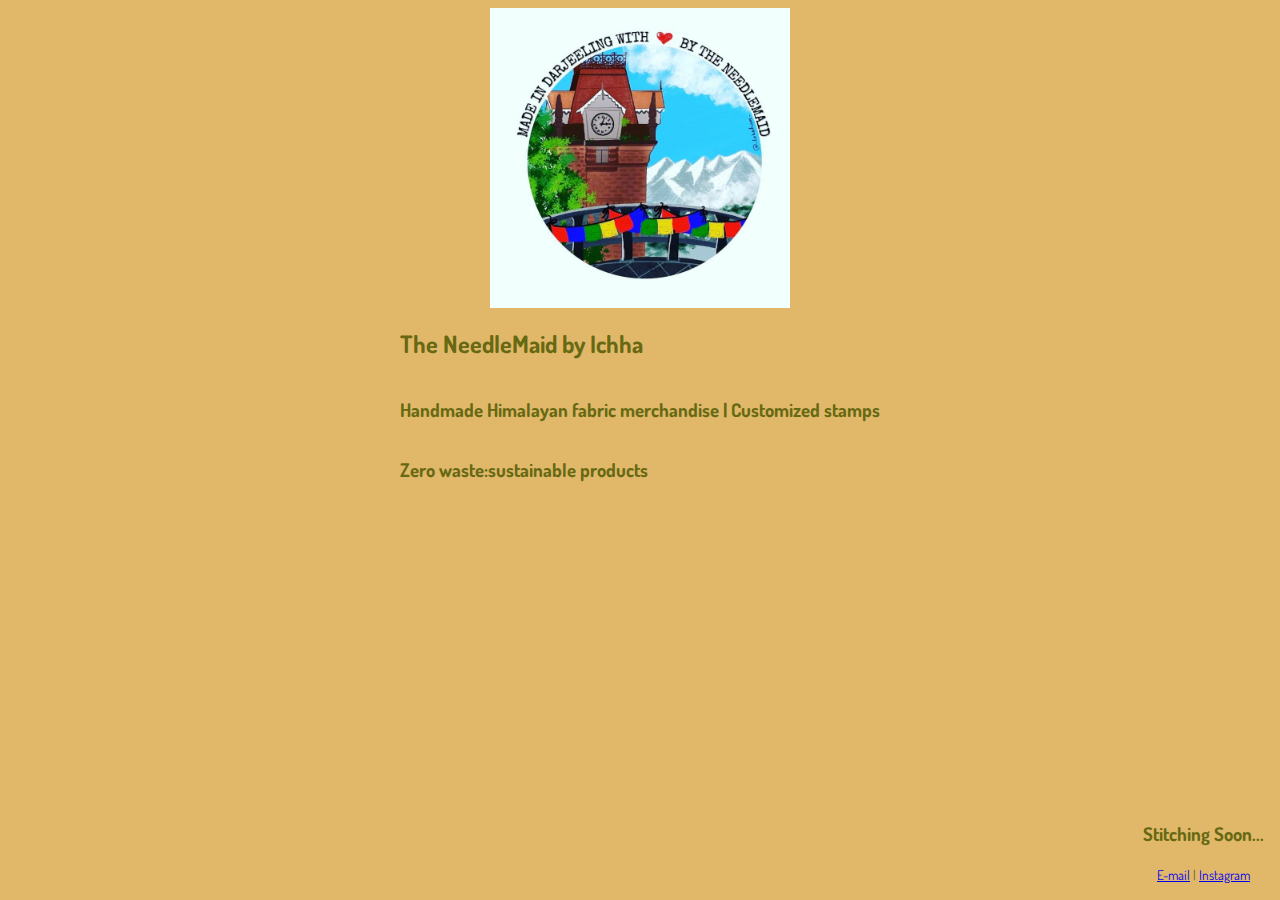
==== index.html @ 62920e18 "[01] Adding initial preview for the website" ====
<!DOCTYPE html>
<html lang="en">
<head>
  <meta property="og:title" content="The Needlemaid" />
  <meta property="og:type" content="website" />
  <meta property="og:description" name="description" content="Website for The Needlemaid">

  <meta http-equiv="content-type" content="text/html; charset=utf-8" />
  <meta name="viewport" content="width=device-width, initial-scale=1.0">

  <meta name="keywords" content="Himalayan, handmade, fabric, sleeves, sustainable, zero-waste, merchandise, stamps, Darjeeling">

  <link rel="shortcut icon" href="favicon.ico" type="image/x-icon">
  <link href="https://fonts.googleapis.com/css2?family=Dosis&display=swap" rel="stylesheet">
  <link rel="stylesheet" href="style.css">

  <title>The NeedleMaid by Ichha</title>
</head>
<body>
  <div class="container">
    <div class="intro-text">
      <img src="logo.jpg" alt="Made in Darjeeling with love" height="300px" width="300px">
      <h2>The NeedleMaid by Ichha</h2>
      <h3>Handmade Himalayan fabric merchandise | Customized stamps</h3>
      <h3>Zero waste:sustainable products</h3>
    </div>
  </div>
  <footer>
    <h3>Stitching Soon...</h3>
    <div>
      <small><a href="mailto:theneedlemaid@outlook.com">E-mail</a></small>
      <small>|</small>
      <small><a href="https://www.instagram.com/theneedlemaid">Instagram</a></small>
    </div>
  </footer>
</body>
</html>
---- style.css ----
:root {
  --main-bg-colour: #E1B86A;
  --main-text-colour: #676912;
}
body {
  box-sizing: border-box;
  background-color: var(--main-bg-colour);
  color: var(--main-text-colour);
  font-family: 'Dosis', sans-serif;
}
.container {
  display: flex;
  justify-content: center;
  align-items: center;
}
.intro-text {
  display: flex;
  flex-direction: column;
}
.intro-text > img {
  align-self: center;
}
footer {
  position: absolute;
  bottom: 1em;
  right: 1em;
  text-align: center;
}
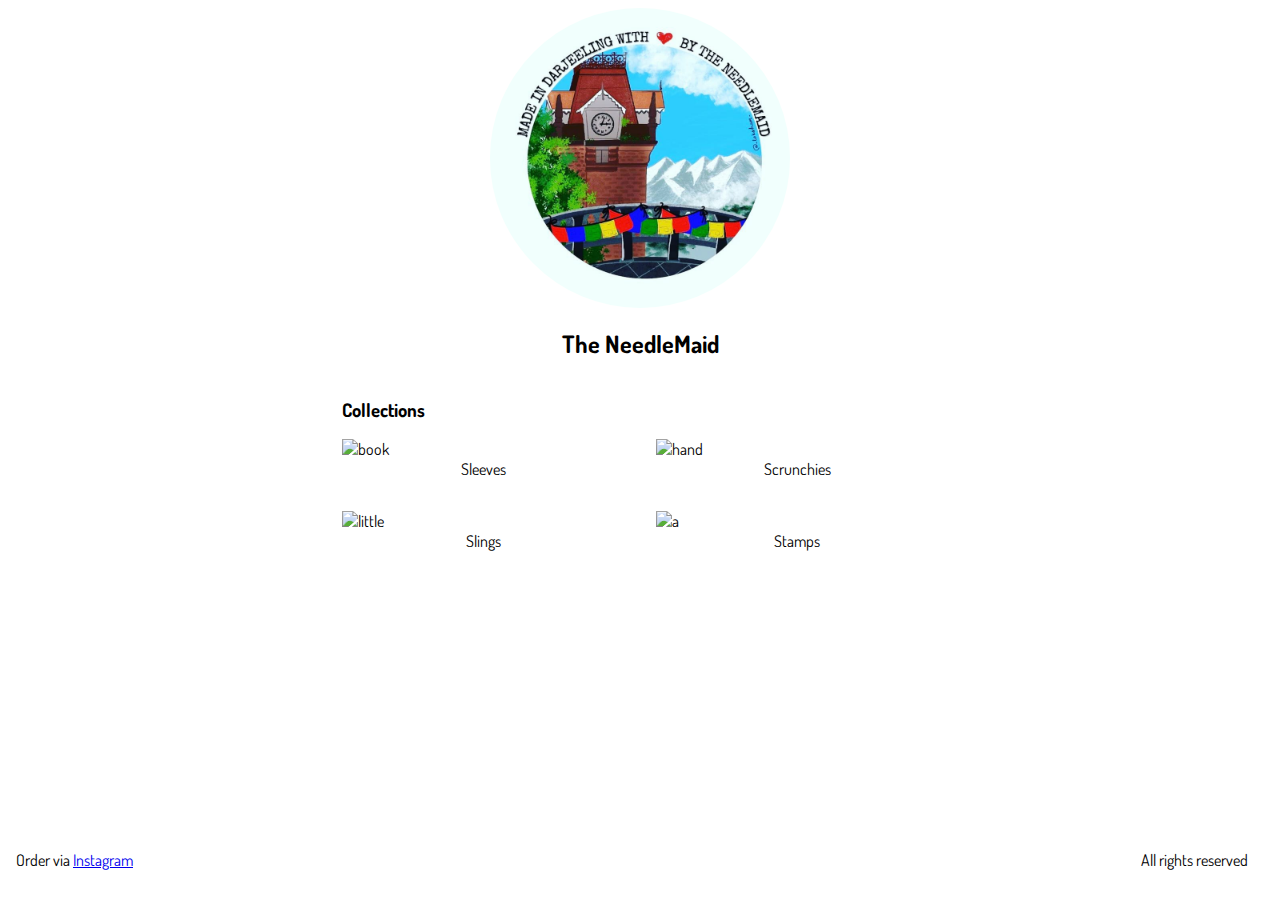
==== commit 2af763c1: "Update generated site from source code" ====
--- a/index.html
+++ b/index.html
@@ -1,37 +1,67 @@
 <!DOCTYPE html>
-<html lang="en">
+<html>
 <head>
-  <meta property="og:title" content="The Needlemaid" />
-  <meta property="og:type" content="website" />
-  <meta property="og:description" name="description" content="Website for The Needlemaid">
+    <meta charset="utf-8">
+    <title></title>
 
-  <meta http-equiv="content-type" content="text/html; charset=utf-8" />
-  <meta name="viewport" content="width=device-width, initial-scale=1.0">
+    <link rel="shortcut icon" href="assets/favicon.ico" type="image/x-icon">
+    <link href="https://fonts.googleapis.com/css2?family=Dosis&display=swap" rel="stylesheet">
 
-  <meta name="keywords" content="Himalayan, handmade, fabric, sleeves, sustainable, zero-waste, merchandise, stamps, Darjeeling">
-
-  <link rel="shortcut icon" href="favicon.ico" type="image/x-icon">
-  <link href="https://fonts.googleapis.com/css2?family=Dosis&display=swap" rel="stylesheet">
-  <link rel="stylesheet" href="style.css">
-
-  <title>The NeedleMaid by Ichha</title>
+    <link rel="stylesheet" href="css/main.css">
 </head>
 <body>
+    <div id="entire-page">
+        <div id="content-wrap">
+
   <div class="container">
-    <div class="intro-text">
-      <img src="logo.jpg" alt="Made in Darjeeling with love" height="300px" width="300px">
-      <h2>The NeedleMaid by Ichha</h2>
-      <h3>Handmade Himalayan fabric merchandise | Customized stamps</h3>
-      <h3>Zero waste:sustainable products</h3>
+    <div class="cover">
+      <img class="cover-img full-round index-logo" src="assets/logo.jpg"/>
+      <h2 class="cover-title">
+        The NeedleMaid
+      </h2>
+    </div>
+    <div class="page-content">
+      <div class="page">
+  <section class="section-title">
+    <h3>Collections</h3>
+  </section>
+  <div class="card-grid">
+    
+      <div class="card">
+        <img src="https://res.cloudinary.com/theneedlemaid/image/upload/v1599933732/products/index_sleeves_bcsoox.jpg" loading="lazy" alt=book sleeves with a kindle/>
+        <span class="caption">sleeves</span>
+      </div>
+    
+      <div class="card">
+        <img src="https://res.cloudinary.com/theneedlemaid/image/upload/v1599933733/products/index_scrunchies_r9b4kd.jpg" loading="lazy" alt=hand with 3 scrunchies on wrist near to a green bush/>
+        <span class="caption">scrunchies</span>
+      </div>
+    
+      <div class="card">
+        <img src="https://res.cloudinary.com/theneedlemaid/image/upload/v1599933732/products/index_slings_a7oceh.jpg" loading="lazy" alt=little bags with slings in four different prints/>
+        <span class="caption">slings</span>
+      </div>
+    
+      <div class="card">
+        <img src="https://res.cloudinary.com/theneedlemaid/image/upload/v1599933732/products/index_stamps_evqvqp.jpg" loading="lazy" alt=a set of stamps with ink-pad under warm fairy lighting/>
+        <span class="caption">stamps</span>
+      </div>
+    
+  </div>
+</div>
+
     </div>
   </div>
-  <footer>
-    <h3>Stitching Soon...</h3>
-    <div>
-      <small><a href="mailto:theneedlemaid@outlook.com">E-mail</a></small>
-      <small>|</small>
-      <small><a href="https://www.instagram.com/theneedlemaid">Instagram</a></small>
-    </div>
-  </footer>
-</body>
+      </div> <!-- ends content-wrap -->
+    <footer class="footer">
+      <span>
+        Order via <a href="https://www.instagram.com/theneedlemaid/">Instagram</a>
+      </span>
+      <span>
+        All rights reserved
+      </span>
+    </footer>
+  </div> <!-- ends entire-page -->
+  </body>
 </html>
+
--- a/css/main.css
+++ b/css/main.css
@@ -0,0 +1,87 @@
+/* custom properties */
+:root {
+  /* colours */
+  --home-bg-colour: #E1B86A;
+  --home-text-colour: #676912;
+
+  /* dimensions */
+  --cover-img-width: 300px;
+  --cover-img-height: 400px;
+  --foter-height: 3rem;
+  --card-img-width: 250px;
+  --card-img-height: 250px;
+}
+
+/* body style */
+* {
+  box-sizing: border-box;
+  font-family: 'Dosis', sans-serif;
+}
+div#entire-page {
+  position: relative;
+  min-height: 98vh;
+}
+div#content-wrap {
+  padding-bottom: var(--foter-height);
+}
+
+/* utility classes */
+.full-round {
+  border-radius: 50%;
+}
+
+/* prime layout */
+.container {
+  display: flex;
+  flex-direction: column;
+  flex-wrap: nowrap;
+  align-items: center;
+}
+.container > .cover {
+  display: flex;
+  flex-direction: column;
+}
+.container > .cover > img.cover-img {
+  width: var(--cover-img-width);
+  height: var(--cover-img-height);
+}
+.container > .cover > h2.cover-title {
+  text-align: center;
+}
+.container > .page-content {
+  flex-grow: 1;
+}
+
+/* home page */
+.container > .cover > img.index-logo {
+  height: 300px;
+}
+.card-grid {
+  display: grid;
+  grid-template-columns: repeat(2, calc(var(--card-img-width) + 2em));
+  column-gap: 2rem;
+  row-gap: 2rem;
+}
+.card-grid > .card {
+  display: flex;
+  flex-direction: column;
+  justify-content: center;
+}
+.card-grid > .card > img {
+  width: var(--card-img-width);
+}
+.card-grid > .card > .caption {
+  text-align: center;
+  text-transform: capitalize;
+}
+
+/* footer */
+.footer {
+  position: absolute;
+  bottom: 0;
+  display: flex;
+  justify-content: space-between;
+  height: var(--foter-height);
+  width: calc(100% - 1em);
+  padding: 0.5em;
+}
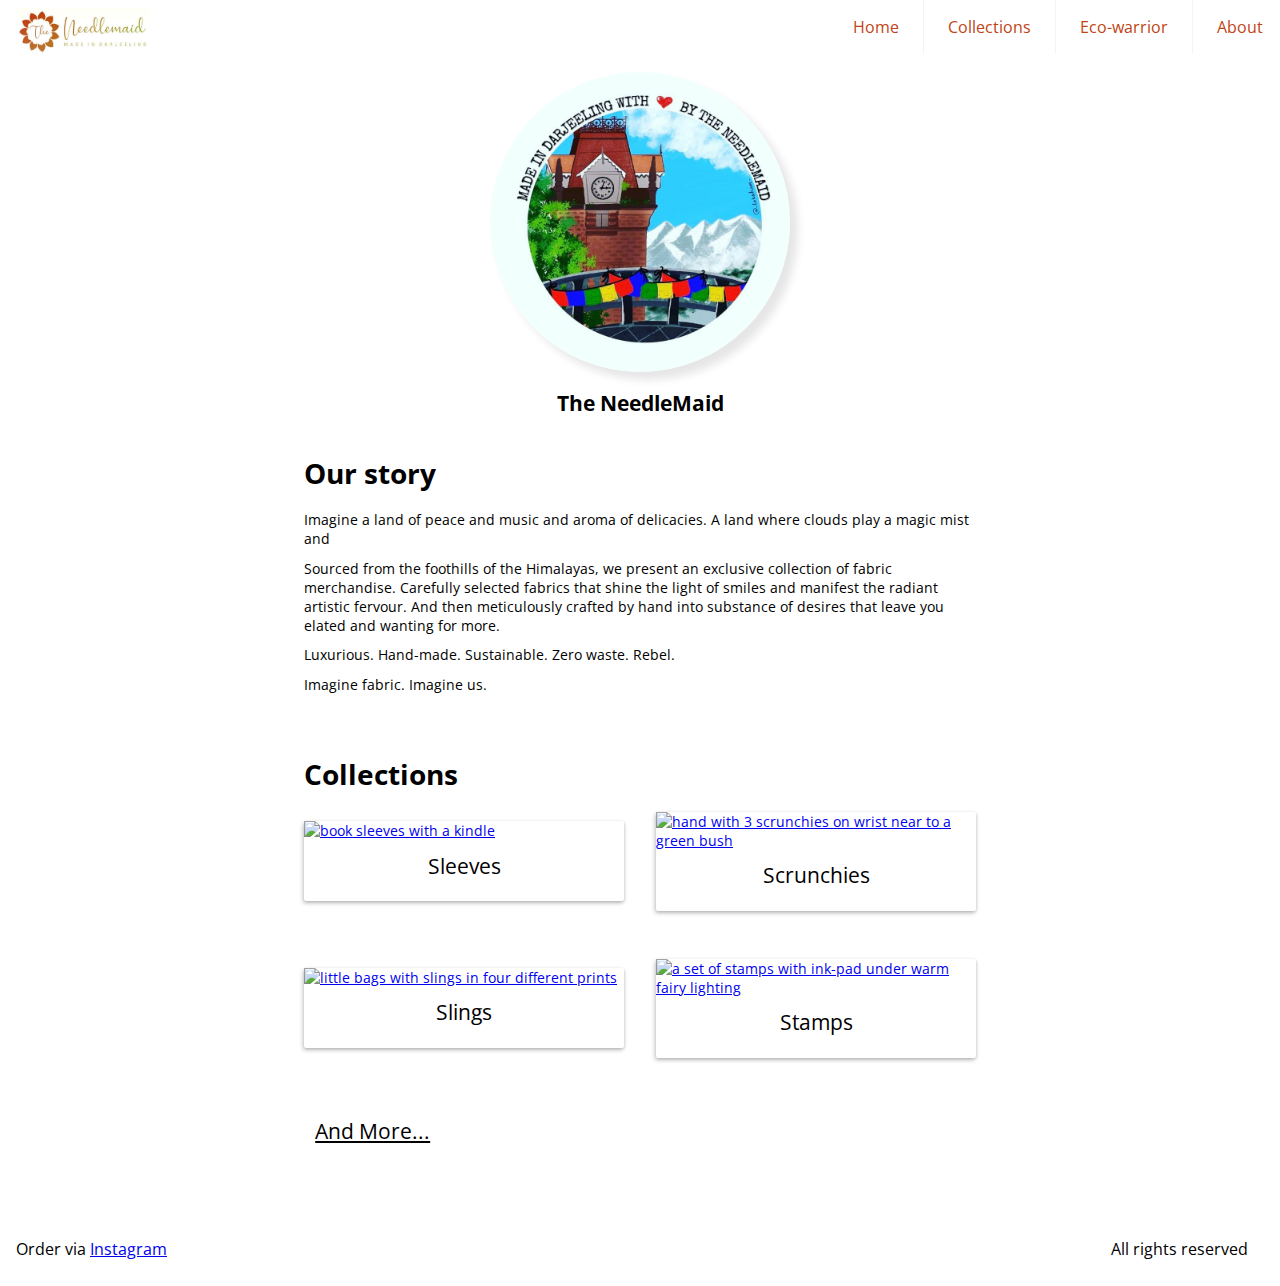
==== commit b93edebc: "Update site with a list of products and about" ====
--- a/index.html
+++ b/index.html
@@ -2,15 +2,31 @@
 <html>
 <head>
     <meta charset="utf-8">
-    <title></title>
+    <meta name="viewport" content="width=device-width, initial-scale=1">
 
-    <link rel="shortcut icon" href="assets/favicon.ico" type="image/x-icon">
-    <link href="https://fonts.googleapis.com/css2?family=Dosis&display=swap" rel="stylesheet">
+    <title>The NeedleMaid By Ichha</title>
 
-    <link rel="stylesheet" href="css/main.css">
+    <link rel="shortcut icon" href="../assets/favicon.ico" type="image/x-icon">
+    <link href="https://fonts.googleapis.com/css2?family=Open+Sans:wght@400;700&display=swap" rel="stylesheet">
+
+    <link rel="stylesheet" href="../../css/main.css">
+    <link rel="stylesheet" href="../../css/hamburger_menu.css">
 </head>
 <body>
     <div id="entire-page">
+        <header class="header">
+            <a href="/" class="logo">
+                <img src="../../assets/home.png" alt="Logo with flower that acts as a button for home page">
+            </a>
+            <input class="menu-btn" type="checkbox" id="menu-btn" />
+            <label class="menu-icon" for="menu-btn"><span class="navicon"></span></label>
+                <nav class="menu">
+                    <ul><li><a href="/">Home</a></li>
+<li><a href="/collections/">Collections</a></li>
+<li><a href="/eco-warrior/">Eco-warrior</a></li>
+<li><a href="/about/">About</a></li></ul>
+                </nav>
+        </header>
         <div id="content-wrap">
 
   <div class="container">
@@ -21,33 +37,91 @@
       </h2>
     </div>
     <div class="page-content">
-      <div class="page">
-  <section class="section-title">
-    <h3>Collections</h3>
+      <div class="page home-page">
+  <section class="info info-text">
+    <h1>Our story</h1>
+    <p>
+      Imagine a land of peace and music and aroma of delicacies. A land where clouds play a magic mist and
+    </p>
+    <p>
+      Sourced from the foothills of the Himalayas, we present an exclusive collection of fabric merchandise.
+      Carefully selected fabrics that shine the light of smiles and manifest the radiant artistic fervour.
+      And then meticulously crafted by hand into substance of desires that leave you elated and wanting for more.
+    </p>
+    <p>
+      Luxurious. Hand-made. Sustainable. Zero waste. Rebel.
+    </p>
+    <p>
+      Imagine fabric. Imagine us.
+    </p>
   </section>
-  <div class="card-grid">
-    
-      <div class="card">
-        <img src="https://res.cloudinary.com/theneedlemaid/image/upload/v1599933732/products/index_sleeves_bcsoox.jpg" loading="lazy" alt=book sleeves with a kindle/>
-        <span class="caption">sleeves</span>
-      </div>
-    
-      <div class="card">
-        <img src="https://res.cloudinary.com/theneedlemaid/image/upload/v1599933733/products/index_scrunchies_r9b4kd.jpg" loading="lazy" alt=hand with 3 scrunchies on wrist near to a green bush/>
-        <span class="caption">scrunchies</span>
-      </div>
-    
-      <div class="card">
-        <img src="https://res.cloudinary.com/theneedlemaid/image/upload/v1599933732/products/index_slings_a7oceh.jpg" loading="lazy" alt=little bags with slings in four different prints/>
-        <span class="caption">slings</span>
-      </div>
-    
-      <div class="card">
-        <img src="https://res.cloudinary.com/theneedlemaid/image/upload/v1599933732/products/index_stamps_evqvqp.jpg" loading="lazy" alt=a set of stamps with ink-pad under warm fairy lighting/>
-        <span class="caption">stamps</span>
-      </div>
-    
-  </div>
+
+  <section class="info">
+    <h1>Collections</h1>
+    <div class="card-grid">
+      
+        <div class="card">
+          <a href="/collections/sleeves">
+            <img
+              src="https://res.cloudinary.com/theneedlemaid/image/upload/v1599933732/products/index_sleeves_bcsoox.jpg"
+              loading="lazy"
+              class="card-media"
+              alt="book sleeves with a kindle"/>
+          </a>
+          <div class="card-details center">
+            <h3 class="card-head">sleeves</h3>
+          </div>
+        </div>
+      
+        <div class="card">
+          <a href="/collections/scrunchies">
+            <img
+              src="https://res.cloudinary.com/theneedlemaid/image/upload/v1599933733/products/index_scrunchies_r9b4kd.jpg"
+              loading="lazy"
+              class="card-media"
+              alt="hand with 3 scrunchies on wrist near to a green bush"/>
+          </a>
+          <div class="card-details center">
+            <h3 class="card-head">scrunchies</h3>
+          </div>
+        </div>
+      
+        <div class="card">
+          <a href="/collections/slings">
+            <img
+              src="https://res.cloudinary.com/theneedlemaid/image/upload/v1599933732/products/index_slings_a7oceh.jpg"
+              loading="lazy"
+              class="card-media"
+              alt="little bags with slings in four different prints"/>
+          </a>
+          <div class="card-details center">
+            <h3 class="card-head">slings</h3>
+          </div>
+        </div>
+      
+        <div class="card">
+          <a href="/collections/stamps">
+            <img
+              src="https://res.cloudinary.com/theneedlemaid/image/upload/v1599933732/products/index_stamps_evqvqp.jpg"
+              loading="lazy"
+              class="card-media"
+              alt="a set of stamps with ink-pad under warm fairy lighting"/>
+          </a>
+          <div class="card-details center">
+            <h3 class="card-head">stamps</h3>
+          </div>
+        </div>
+      
+
+        <div class="card more-card">
+          <div class="card-details">
+            <h3 class="card-head">
+              <a href="/collections/">And more...</a>
+            </h3>
+          </div>
+        </div>
+    </div>
+  </section>
 </div>
 
     </div>
--- a/css/main.css
+++ b/css/main.css
@@ -4,9 +4,13 @@
   --home-bg-colour: #E1B86A;
   --home-text-colour: #676912;
 
+  /* font */
+  --base-font-size: 14px;
+
   /* dimensions */
   --cover-img-width: 300px;
-  --cover-img-height: 400px;
+  --cover-img-height: 300px;
+  --header-height: 64px;
   --foter-height: 3rem;
   --card-img-width: 250px;
   --card-img-height: 250px;
@@ -15,19 +19,29 @@
 /* body style */
 * {
   box-sizing: border-box;
-  font-family: 'Dosis', sans-serif;
+  font-family: 'Open Sans', sans-serif;
 }
 div#entire-page {
   position: relative;
   min-height: 98vh;
 }
 div#content-wrap {
+  padding-top: var(--header-height);
   padding-bottom: var(--foter-height);
+  padding-left: 0.75em;
+  padding-right: 0.75em;
+  font-size: var(--base-font-size);
 }
 
 /* utility classes */
 .full-round {
-  border-radius: 50%;
+  border-radius: 50% !important;
+}
+.page {
+  margin-bottom: 2rem;
+}
+.center {
+  text-align: center;
 }
 
 /* prime layout */
@@ -44,36 +58,104 @@
 .container > .cover > img.cover-img {
   width: var(--cover-img-width);
   height: var(--cover-img-height);
+  box-shadow: 8px 8px 8px rgb(0,0,0,0.1);
+  border-radius: 2px;
 }
 .container > .cover > h2.cover-title {
   text-align: center;
 }
 .container > .page-content {
   flex-grow: 1;
+  width: 100%;
+}
+
+/* All pages */
+div.page > section.info {
+  margin-bottom: 2rem;
+}
+div.page > section.info.info-text {
+  /* 2 cards + column-gap  */
+  width: calc(640px + 2rem);
+}
+div.page > section.info p{
+  margin: 0.75em 0;
+}
+div.page .card-grid {
+  display: grid;
+  grid-template-columns: repeat(auto-fill, minmax(min(20rem, 100%), 1fr));
+  column-gap: 2rem;
+  row-gap: 3rem;
+}
+div.page .card-grid > .card {
+  background-color: #fff;
+  border-radius: 2px;
+  box-shadow: -1px 2px 4px rgba(0,0,0,.25), 1px 1px 3px rgba(0,0,0,.1);
+  min-width: 320px;
+  max-width: 340px;
+  margin: auto;
+}
+div.page .card-grid > .card .card-media{
+  width: 100%;;
+}
+div.page .card-grid > .card > .card-details {
+  padding: 0.8em;
+}
+div.page .card-grid > .card > .card-details > .card-head {
+  font-size: 1.5em;
+  font-weight: 400;
+  margin: 0 auto 0.5em;
+  text-transform: capitalize;
 }
 
 /* home page */
-.container > .cover > img.index-logo {
-  height: 300px;
-}
-.card-grid {
-  display: grid;
-  grid-template-columns: repeat(2, calc(var(--card-img-width) + 2em));
-  column-gap: 2rem;
-  row-gap: 2rem;
-}
-.card-grid > .card {
+div.home-page {
   display: flex;
   flex-direction: column;
-  justify-content: center;
+  align-items: center;
 }
-.card-grid > .card > img {
-  width: var(--card-img-width);
+div.home-page > section.info {
+  max-width: 50rem;
 }
-.card-grid > .card > .caption {
+div.home-page > section > div.card-grid {
+  grid-template-columns: repeat(2, 320px);
+}
+div.home-page > section > div.card-grid > .card > .card-media {
+  cursor: pointer;
+}
+div.home-page > section > div.card-grid > .more-card {
+  box-shadow: none;
+  cursor: pointer;
+}
+div.home-page > section > div.card-grid > .more-card .card-head > a {
+  color: black;
+}
+
+/* Collections Page */
+div.list-grid {
+  display: grid;
+  grid-template-columns: repeat(auto-fill, minmax(min(20rem, 100%), 1fr));
+}
+div.list-card {
+  background-color: #fff;
+  border-radius: 2px;
+  box-shadow: 0px 1px 3px rgba(0,0,0,.25);
+  font-size: 1.2em;
+  width: 300px;
+  margin: 1em auto;
+  padding: 1.5em;
   text-align: center;
-  text-transform: capitalize;
 }
+div.list-card a {
+  color: black;
+}
+
+/* About page */
+.container > .cover > img.about-me {
+  height: 400px;
+}
+
+
+/* Showcase pages */
 
 /* footer */
 .footer {
@@ -85,3 +167,13 @@
   width: calc(100% - 1em);
   padding: 0.5em;
 }
+
+/* Responsive styles for smaller screens */
+@media (max-width: 48em) {
+  div.home-page > section > div.card-grid {
+    grid-template-columns: repeat(1, 320px);
+  }
+  div.page > section.info.info-text {
+    width: calc(320px + 1rem);
+  }
+}
--- a/css/hamburger_menu.css
+++ b/css/hamburger_menu.css
@@ -0,0 +1,137 @@
+.header {
+  background-color: #fff;
+  position: fixed;
+  top: 0;
+  width: 100%;
+  z-index: 3;
+}
+
+.header ul {
+  margin: 0;
+  padding: 0;
+  list-style: none;
+  overflow: hidden;
+  background-color: #fff;
+}
+
+.header li a {
+  display: block;
+  color: #C14414;
+  padding: 0.75em 1em;
+  border-right: 1px solid #f4f4f4;
+  text-decoration: none;
+}
+
+.header li a:hover,
+.header .menu-btn:hover {
+  background-color: #f4f4f4;
+}
+
+.header .logo {
+  display: block;
+  float: left;
+  padding: 0.5em;
+  text-decoration: none;
+}
+
+.header .logo > img {
+  height: 3em;
+}
+/* menu */
+
+.header .menu {
+  clear: both;
+  display: none;
+  transition: max-height .2s ease-out;
+  box-shadow: 8px 8px 8px -4px rgb(0,0,0,0.1);;
+}
+
+/* menu icon */
+
+.header .menu-icon {
+  cursor: pointer;
+  display: inline-block;
+  float: right;
+  padding: 1.5em 1.25em;
+  position: relative;
+  user-select: none;
+}
+
+.header .menu-icon .navicon {
+  background: #333;
+  display: block;
+  height: 2px;
+  position: relative;
+  transition: background .2s ease-out;
+  width: 1.2em;
+}
+
+.header .menu-icon .navicon:before,
+.header .menu-icon .navicon:after {
+  background: #333;
+  content: '';
+  display: block;
+  height: 100%;
+  position: absolute;
+  transition: all .2s ease-out;
+  width: 100%;
+}
+
+.header .menu-icon .navicon:before {
+  top: 0.4em;
+}
+
+.header .menu-icon .navicon:after {
+  top: -0.4em;
+}
+
+/* menu btn */
+
+.header .menu-btn {
+  display: none;
+}
+
+.header .menu-btn:checked~.menu {
+  display: block;
+}
+
+.header .menu-btn:checked~.menu-icon .navicon {
+  background: transparent;
+}
+
+.header .menu-btn:checked~.menu-icon .navicon:before {
+  transform: rotate(-45deg);
+}
+
+.header .menu-btn:checked~.menu-icon .navicon:after {
+  transform: rotate(45deg);
+}
+
+.header .menu-btn:checked~.menu-icon:not(.steps) .navicon:before,
+.header .menu-btn:checked~.menu-icon:not(.steps) .navicon:after {
+  top: 0;
+}
+
+/* 48em = 768px */
+
+@media (min-width: 48em) {
+  .header li {
+    float: left;
+  }
+
+  .header li a {
+    padding: 1em 1.5em;
+  }
+
+  .header .menu {
+    clear: none;
+    display: inline-block;
+    float: right;
+    max-height: none;
+    box-shadow: none;
+  }
+
+  .header .menu-icon {
+    display: none;
+  }
+}
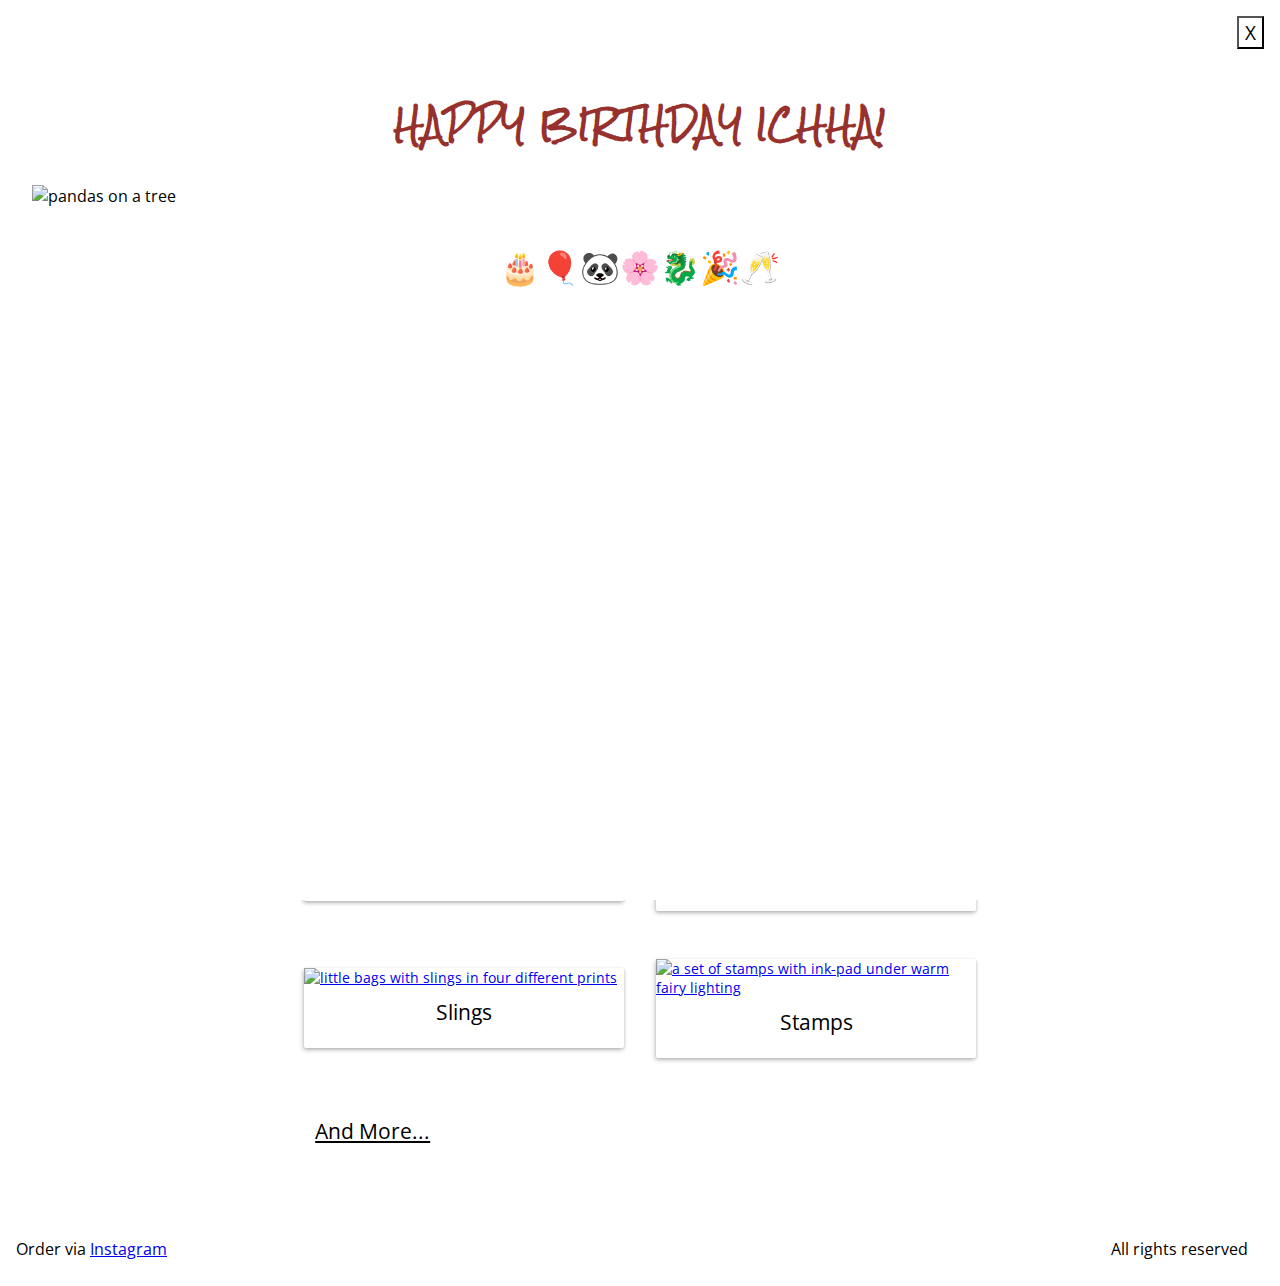
==== commit 60827b5a: "Add javascript for easter egg" ====
--- a/index.html
+++ b/index.html
@@ -8,6 +8,7 @@
 
     <link rel="shortcut icon" href="../assets/favicon.ico" type="image/x-icon">
     <link href="https://fonts.googleapis.com/css2?family=Open+Sans:wght@400;700&display=swap" rel="stylesheet">
+    <link href="https://fonts.googleapis.com/css2?family=Rock+Salt&display=swap" rel="stylesheet">
 
     <link rel="stylesheet" href="../../css/main.css">
     <link rel="stylesheet" href="../../css/hamburger_menu.css">
@@ -41,7 +42,7 @@
   <section class="info info-text">
     <h1>Our story</h1>
     <p>
-      Imagine a land of peace and music and aroma of delicacies. A land where clouds play a magic mist and
+      Imagine a land of peace and music and aroma of delicacies. A land where clouds cast a magic mist and trains scale the peaks with an old age charm. Darjeeling - inarguably, the "Queen of Hills".
     </p>
     <p>
       Sourced from the foothills of the Himalayas, we present an exclusive collection of fabric merchandise.
@@ -137,5 +138,27 @@
     </footer>
   </div> <!-- ends entire-page -->
   </body>
+
+  <div id="egg">
+    <button id="closeEgg">X</button>
+    <div class="modal-body">
+      <h1>HAPPY BIRTHDAY ICHHA!</h1>
+      <img src="https://res.cloudinary.com/theneedlemaid/image/upload/v1600433653/products/PandaTree_fyjqmz.png" alt="pandas on a tree">
+      <h1>🎂🎈🐼🌸🐉🎉🥂</h1>
+    </div>
+  </div>
+
+  <link rel="stylesheet" href="../../css/egg.css">
+  <script type="text/javascript" src="../../js/konami.js"></script>
+  <script type="text/javascript">
+    const eggModal = document.getElementById('egg');
+    const eggCloseElem = document.getElementById('closeEgg');
+    var konami = new Konami(function() {
+      eggModal.style.setProperty('visibility', 'visible');
+    });
+    eggCloseElem.addEventListener("click", () => {
+      eggModal.style.setProperty('visibility', 'hidden');
+    });
+  </script>
 </html>
 
--- a/css/egg.css
+++ b/css/egg.css
@@ -0,0 +1,35 @@
+/* CSS for easter egg  */
+div#egg {
+  position: fixed;
+  top: 0;
+  bottom: 0;
+  right: 0;
+  left: 0;
+  background-color: white;
+  z-index: 99;
+  overflow-y: auto;
+  visibility: visible;
+  /* styles */
+  display: flex;
+  flex-direction: column;
+  padding: 1rem;
+  transition: all 0.3s;
+}
+
+div#egg > button#closeEgg {
+  align-self: flex-end;
+  background: white;
+  font-size: 1.2em;
+}
+div#egg > div.modal-body {
+  margin: 1rem;
+}
+div#egg > div.modal-body > h1 {
+  color: #96312D;
+  font-family: 'Rock Salt', cursive;
+  text-align: center;
+}
+div#egg > div.modal-body > img {
+  width: 100%;
+}
+
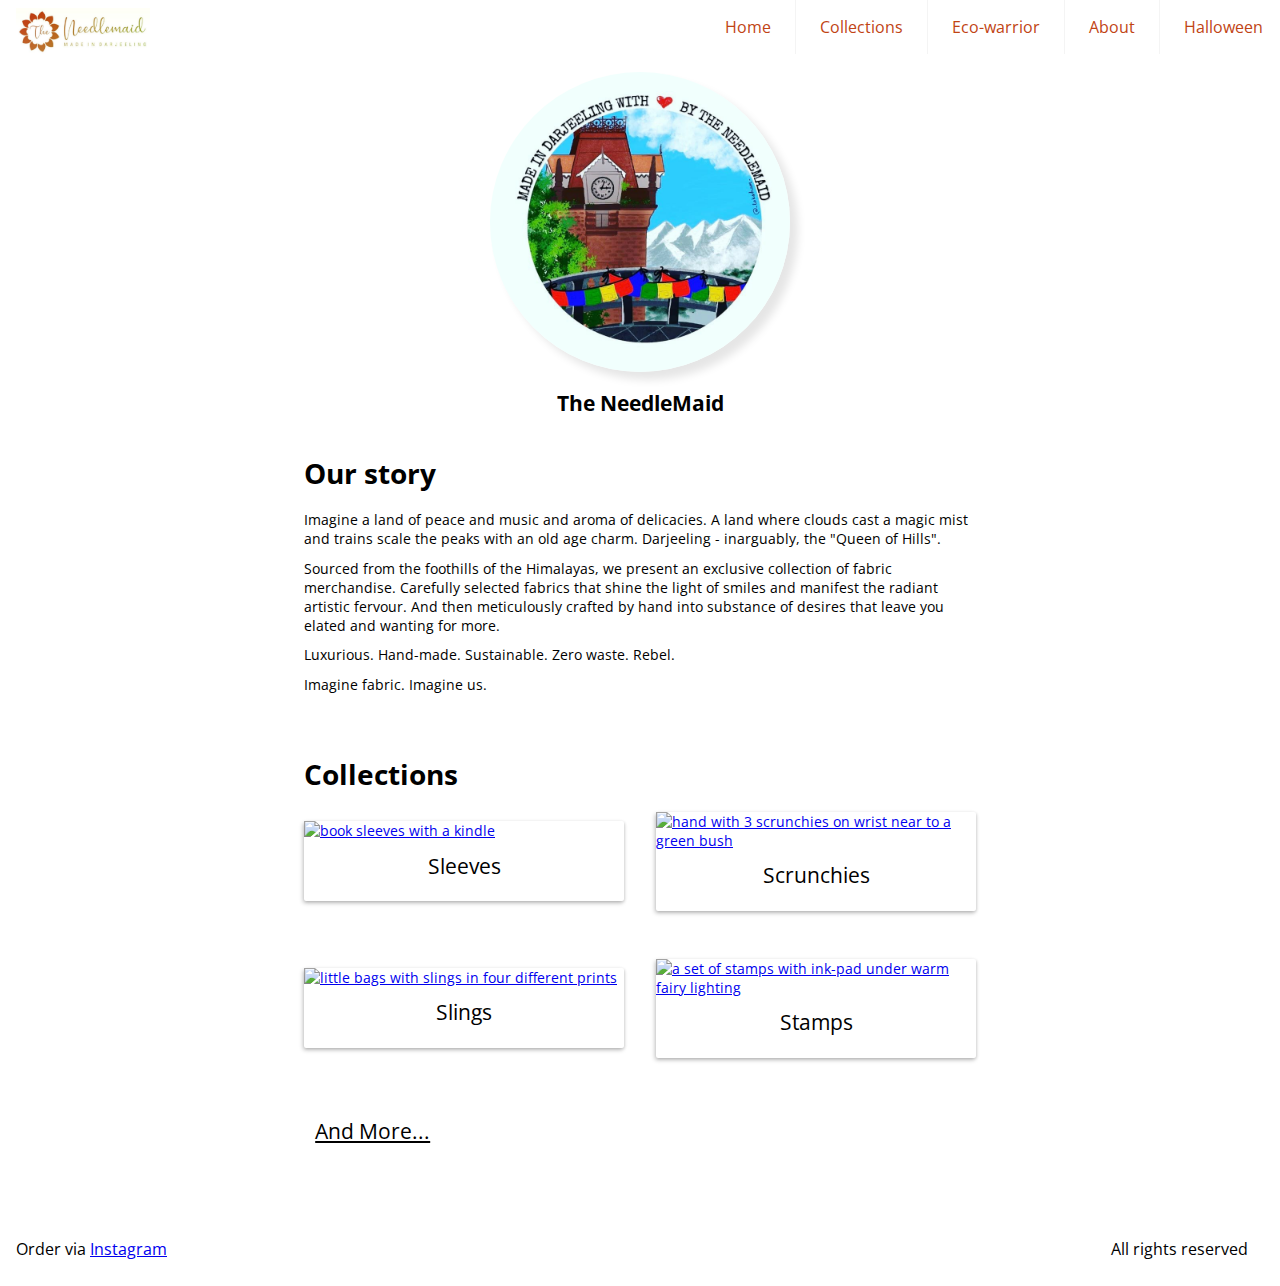
==== commit f455af27: "Merge branch 'master' of https://github.com/theneedlemaid/theneedlemaid.github.io" ====
--- a/index.html
+++ b/index.html
@@ -25,7 +25,8 @@
                     <ul><li><a href="/">Home</a></li>
 <li><a href="/collections/">Collections</a></li>
 <li><a href="/eco-warrior/">Eco-warrior</a></li>
-<li><a href="/about/">About</a></li></ul>
+<li><a href="/about/">About</a></li>
+<li><a href="/halloween/">Halloween</a></li></ul>
                 </nav>
         </header>
         <div id="content-wrap">
--- a/css/egg.css
+++ b/css/egg.css
@@ -8,7 +8,7 @@
   background-color: white;
   z-index: 99;
   overflow-y: auto;
-  visibility: visible;
+  visibility: hidden;
   /* styles */
   display: flex;
   flex-direction: column;
